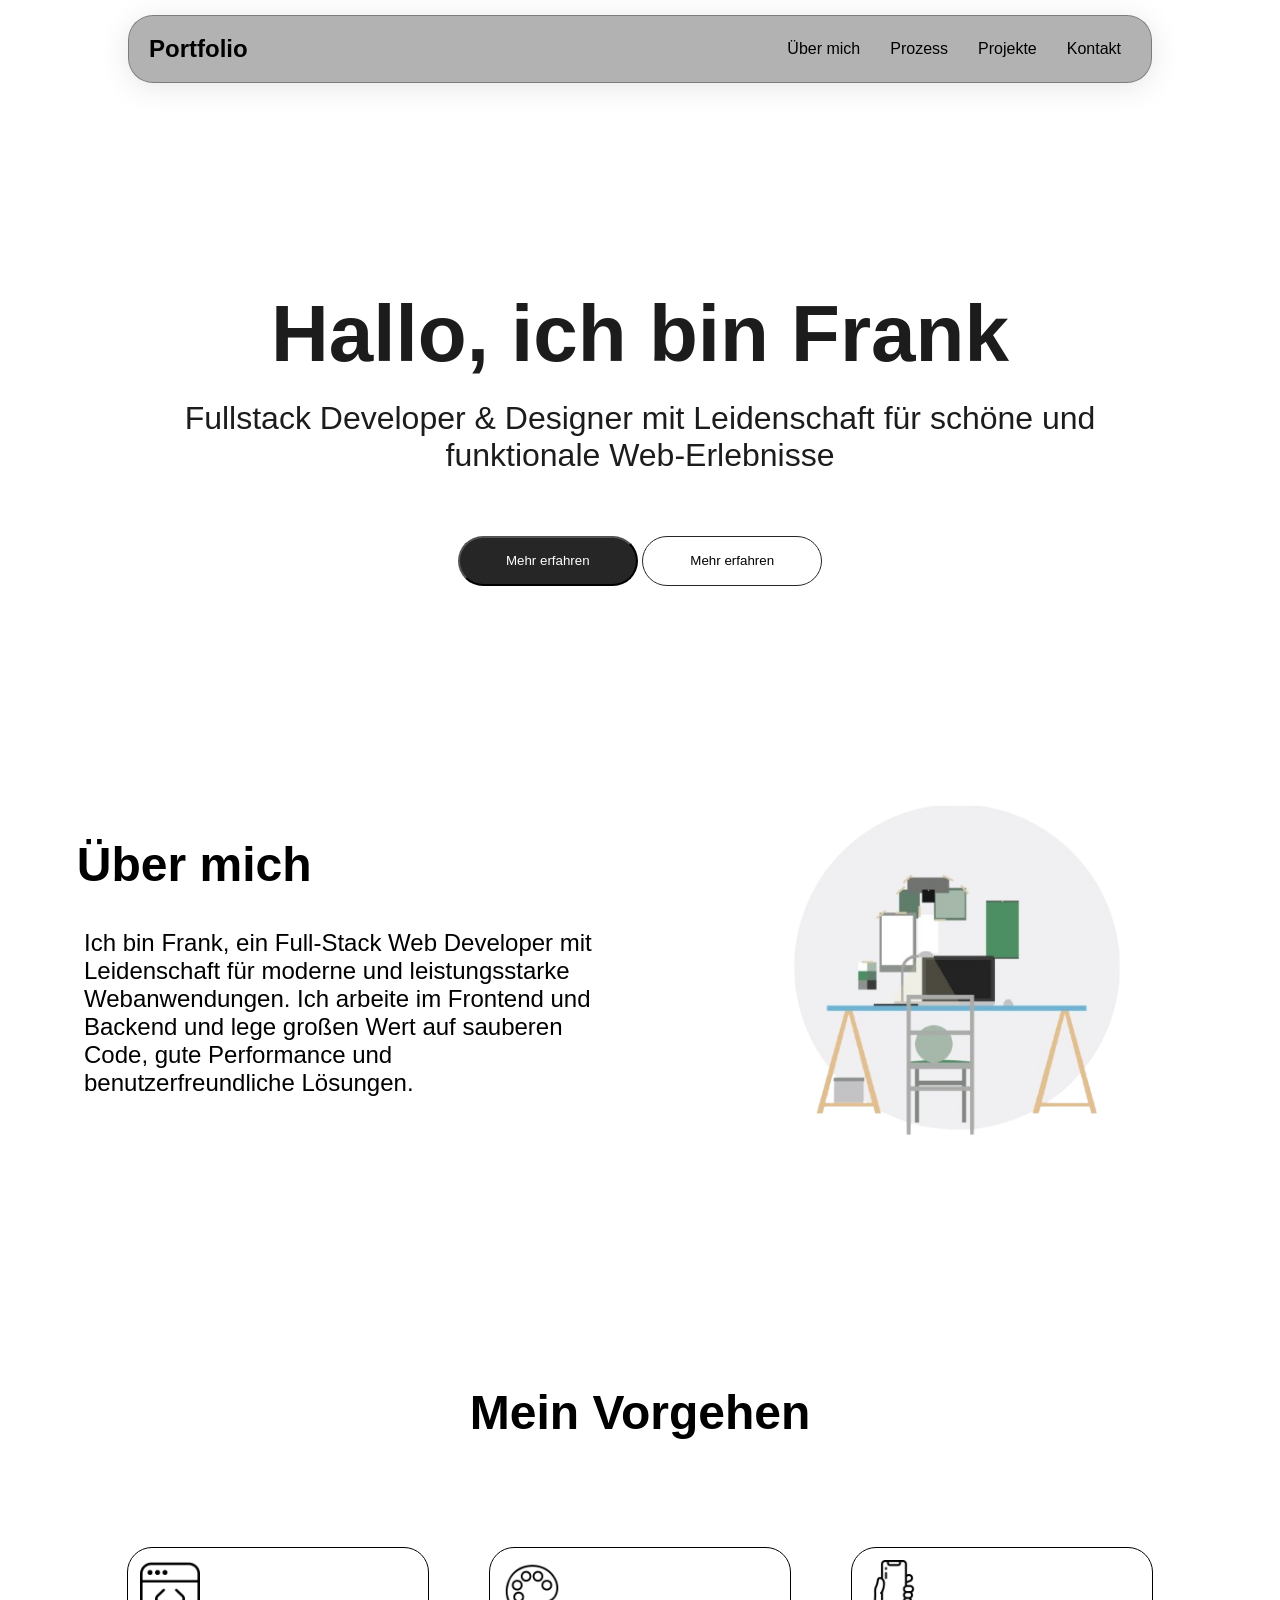
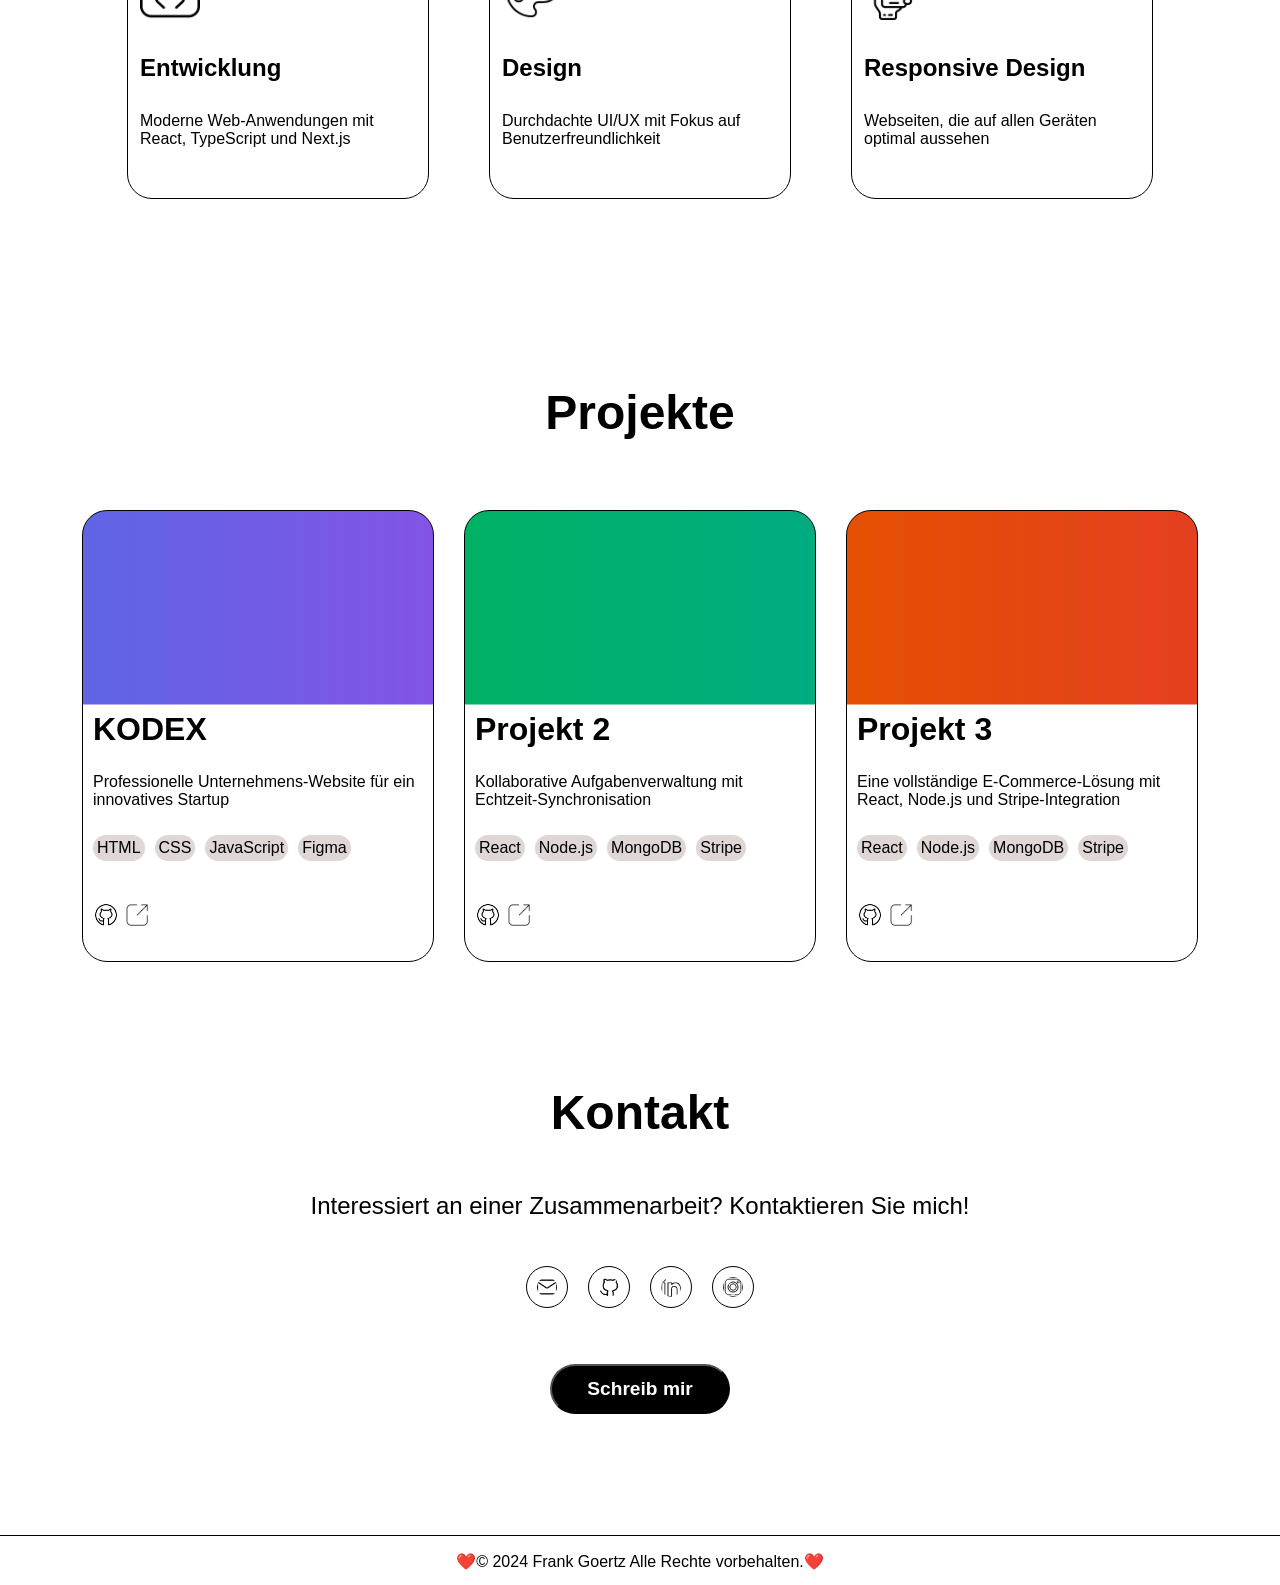
==== index.html @ 571dbe1e "pushing my website" ====
<!DOCTYPE html>
<html lang="en">
<head>
    <meta charset="UTF-8">
    <meta name="viewport" content="width=device-width, initial-scale=1.0">
    <title>Document</title>
    <link rel="stylesheet" href="styles.css">
</head>
<body>
    <div class="container">
        <nav class="navigation-bar">
        <div class="nav-content">
            <h1>Portfolio</h1>
                <div class="nav-buttons">
                    <button class="nav-btn" id="about-btn">Über mich</button>
                    <button class="nav-btn" id="process-btn">Prozess</button>
                    <button class="nav-btn" id="projects-btn">Projekte</button>
                    <button class="nav-btn" id="contact-btn">Kontakt</button>
                </div>
        </div>
        </nav>
        <div class="content-section-1">
            <h1 id="c1-header">Hallo, ich bin Frank</h1>
            <p id="c1-paragraph">Fullstack Developer & Designer mit Leidenschaft für schöne und funktionale Web-Erlebnisse</p>
            <div class="c1-buttons">
            <button id="c1-button-1">Mehr erfahren</button>
            <button id="c1-button-2">Mehr erfahren</button>
        </div>
        </div>
        <div class="content-section-2" id="process">
            <h1 id="c2-header">Mein Vorgehen</h1>
            <div class="c2-container">
                <div id="c2-box-1">
                    <img id="code-img-c2" src="pictures/code-window_18620890.png" alt="">
                    <h1 id="code-header-c2">Entwicklung</h1>
                    <p id="code-paragraph-c2-">Moderne Web-Anwendungen mit React, TypeScript und Next.js</p>
                </div>
                <div id="c2-box-2">
                    <img id="design-img-c2" src="pictures/paint_14633709.png" alt="">
                    <h1 id="design-header-c2">Design</h1>
                    <p id="design-paragraph-c2">Durchdachte UI/UX mit Fokus auf Benutzerfreundlichkeit</p>
                </div>
                <div id="c2-box-3">
                    <img id="responsive-img-c2" src="pictures/smartphone_1093286.png" alt="">
                    <h1 id="responsive-header-c2">Responsive Design</h1>
                    <p id="responsive-paragraph-c2">Webseiten, die auf allen Geräten optimal aussehen</p>
                </div>
            </div>
        </div>
        <div class="content-section-3" id="projects">
            <h1 id="c3-header">Projekte</h1>
            <div class="c3-project-container">
                <div id="c3-project-1">
                    <div id="c3-project-content">
                    <h1 id="project-head">KODEX</h1>
                    <p id="project-paragraph">Professionelle Unternehmens-Website für ein innovatives Startup</p>
                    <div class="info-project-c3">
                        <p id="c3-tech">HTML</p>
                        <p id="c3-tech">CSS</p>
                        <p id="c3-tech">JavaScript</p>
                        <p id="c3-tech">Figma</p>
                    </div>
                    <div class="project-links-c3">
                        <a href=""><img id="github-link-c3" src="pictures/icons8-github-96.png" alt="GitHub"></a>
                        <a href="pages/KODEX/index.html"><img id="link-link-c3" src="pictures/link_15497909.png" alt="Link"></a>
                        </div>
                    </div>
                </div>
                <div id="c3-project-2">
                    <div id="c3-project-content">
                    <h1 id="project-head">Projekt 2</h1>
                    <p id="project-paragraph">Kollaborative Aufgabenverwaltung mit Echtzeit-Synchronisation</p>
                    <div class="info-project-c3">
                        <p id="c3-tech">React</p>
                        <p id="c3-tech">Node.js</p>
                        <p id="c3-tech">MongoDB</p>
                        <p id="c3-tech">Stripe</p>
                    </div>
                    <div class="project-links-c3">
                        <a href=""><img id="github-link-c3" src="pictures/icons8-github-96.png" alt="GitHub"></a>
                        <a href=""><img id="link-link-c3" src="pictures/link_15497909.png" alt="Link"></a>
                        </div>
                    </div>
                </div>
                <div id="c3-project-3">
                    <div id="c3-project-content">
                    <h1 id="project-head">Projekt 3</h1>
                    <p id="project-paragraph">Eine vollständige E-Commerce-Lösung mit React, Node.js und Stripe-Integration</p>
                    <div class="info-project-c3">
                        <p id="c3-tech">React</p>
                        <p id="c3-tech">Node.js</p>
                        <p id="c3-tech">MongoDB</p>
                        <p id="c3-tech">Stripe</p>
                    </div>
                    <div class="project-links-c3">
                        <a href=""><img id="github-link-c3" src="pictures/icons8-github-96.png" alt="GitHub"></a>
                        <a href=""><img id="link-link-c3" src="pictures/link_15497909.png" alt="Link"></a>
                        </div>
                    </div>
                </div>
            </div>
        </div>
        <div class="content-section-4" id="about">
            <h1 id="about-header">Über mich</h1>
            <img id="working-space-image" src="pictures/Design ohne Titel.png" alt="">
            <p id="about-text">Ich bin Frank, ein Full-Stack Web Developer mit Leidenschaft für moderne und leistungsstarke Webanwendungen. Ich arbeite im Frontend und Backend und lege großen Wert auf sauberen Code, gute Performance und benutzerfreundliche Lösungen.</p>
        </div>
        <div class="content-section-5" id="contact">
            <h1 id="contact-header">Kontakt</h1>
            <p id="contact-text">Interessiert an einer Zusammenarbeit? Kontaktieren Sie mich!</p>
            <div class="contact-links">
                <a href="mailto:FrankGoertz-KODEX@outlook.de"><img id="email-link-img" src="pictures/email_2099100.png" alt="Email"></a>
                <a href="https://github.com/Frank-Goertz"><img id="github-link-img" src="pictures/cat_17826557.png" alt="GitHub"></a>
                <a href="https://www.linkedin.com"><img id="linkedin-link-img" src="pictures/linkedin_160168.png" alt="LinkedIn"></a>
                <a href="https://www.instagram.com"><img id="instagram-link-img" src="pictures/instagram_725339.png" alt="Instagram"></a>
            </div>
            <button id="contact-button"><a id="mail-link" href="mailto:FrankGoertz-KODEX@outlook.de">Schreib mir</a></button>
        </div>
        <footer class="footer-section">
                <p id="footer-text">❤️© 2024 Frank Goertz Alle Rechte vorbehalten.❤️</p>
        </footer>
    </div>
<script defer src="script.js"></script>
</body>
</html>
---- styles.css ----
html {
    scroll-behavior: smooth;
}
body {
    margin: 0;
    padding: 0;
    font-family: Arial, sans-serif;
    position: relative;
    z-index: 1;
}
.container {
    display: grid;
    height: 3185px;
    grid-template-columns: 1fr 1fr 1fr 1fr;
    grid-template-rows: 85px 550px 550px 550px 650px 450px 50px;
    gap: 50px;
    grid-template-areas:
        "nav nav nav nav"
        "cs1 cs1 cs1 cs1"
        "cs4 cs4 cs4 cs4"
        "cs2 cs2 cs2 cs2"
        "cs3 cs3 cs3 cs3"
        "cs5 cs5 cs5 cs5"
        "footer footer footer footer";
}
.navigation-bar {
    grid-area: nav;
    width: 80%;
    height: 80%;
    justify-self: center;
    border-radius: 40px;
    margin: 15px auto;
}
.nav-content {
    display: flex;
    align-items: center;
    justify-content: space-between;
    padding: 10px 20px;
    box-sizing: border-box;
    width: 100%;
    height: 100%;
    border-radius: 25px;
    background: rgba(0, 0, 0, 0.3);
    box-shadow: 0 4px 30px rgba(0, 0, 0, 0.1);
    backdrop-filter: blur(20px);
    -webkit-backdrop-filter: blur(20px);
    border: 1px solid rgba(0, 0, 0, 0.3);
}
.navigation-bar h1 {
    color: black;
    font-size: 24px;
    margin: 0;
}
.nav-buttons {
    display: flex;
    gap: 10px;
    align-items: center;
}
.nav-btn {
    background-color: transparent;
    border: none;
    color: black;
    font-size: 16px;
    cursor: pointer;
    padding: 6px 10px;
}
.content-section-1 {
    background-color: white;
    grid-area: cs1;
    display: flex;
    align-items: center;
    justify-content: center;
    flex-direction: column;
}
#c1-header {
    color: rgb(28, 28, 28);
    font-size: 5em;
    margin-bottom: 10px;
}
#c1-paragraph {
    color: rgb(28, 28, 28);
    font-size: 2em;
    text-align: center;
    margin-top: 10px;
    width: 75%;
}
.c1-buttons {
    margin-top: 30px;
}
#c1-button-1 {
    background-color: rgb(38, 38, 38);
    color: white;
    border-radius: 25px;
    width: 180px;
    height: 50px;
    padding: 10px 20px;
}
#c1-button-2 {
    background-color: white;
    border: 1px solid rgb(38, 38, 38);
    border-radius: 25px;
    width: 180px;
    height: 50px;
    padding: 10px 20px;
}
#c1-button-2:hover {
    cursor: pointer;
    box-shadow: 10px 10px 20px rgba(0, 0, 0, 0.2);
    transition-duration: 0.3s;
}
#c1-button-1:hover {
    cursor: pointer;
    box-shadow: 10px 10px 20px rgba(0, 0, 0, 0.2);
    transition-duration: 0.3s;
}
.content-section-2 {
    grid-area: cs2;
    display: grid;
}
#c2-header {
    color: black;
    font-size: 3em;
    margin: 20px auto;
    margin-top: 50px;
    animation: appear-header 2s ease 0s 1 normal forwards;
    animation-timeline: view();
    animation-range: entry 0 cover 40%;
}
.c2-container {
    display: flex;
    flex-direction: row;
    justify-content: center;
}
#c2-box-1 {
    width: 300px;
    height: 250px;
    background-color: white;
    margin: 30px;
    border-radius: 25px;
    border: 1px solid black;
    transition: all 1s ease;
    transition-duration: 0.3s;
    animation: apear 1s linear;
    animation-timeline: view();
    animation-range: entry 0 cover 40%;
}
#c2-box-2 {
    width: 300px;
    height: 250px;
    background-color: white;
    margin: 30px;
    border-radius: 25px;
    border: 1px solid black;
    transition: all 1s ease;
    transition-duration: 0.3s;
    animation: apear 1s linear;
    animation-timeline: view();
    animation-range: entry 0 cover 40%;
}
#c2-box-3 {
    width: 300px;
    height: 250px;
    background-color: white;
    margin: 30px;
    border-radius: 25px;
    border: 1px solid black;
    transition: all 1s ease;
    transition-duration: 0.3s;
    animation: apear 1s linear;
    animation-timeline: view();
    animation-range: entry 0 cover 40%;
}
#c2-box-1:hover, #c2-box-2:hover, #c2-box-3:hover {
    box-shadow: 10px 10px 20px rgba(0, 0, 0, 0.2);
    animation: float 2s ease-in-out infinite;
}
@keyframes float {
    0% { transform: translateY(0px); }
    50% { transform: translateY(-10px); }
    100% { transform: translateY(0px); }
}
#code-img-c2 {
    width: 20%;
    margin-top: 4%;
    margin-left: 4%;
}
#code-header-c2 {
    margin-top: 10%;
    margin-left: 4%;
    font-size: 1.5em;
}
#code-paragraph-c2- {
    margin-top: 10%;
    margin-left: 4%;
    width: 80%;
}
#design-img-c2 {
    width: 20%;
    margin-top: 4%;
    margin-left: 4%;
}
#design-header-c2 {
    margin-top: 10%;
    margin-left: 4%;
    font-size: 1.5em;
}
#design-paragraph-c2 {
    margin-top: 10%;
    margin-left: 4%;
    width: 80%;
}
#responsive-img-c2 {
    width: 20%;
    margin-top: 4%;
    margin-left: 4%;
}
#responsive-header-c2 {
    margin-top: 10%;
    margin-left: 4%;
    font-size: 1.5em;
}
#responsive-paragraph-c2 {
    margin-top: 10%;
    margin-left: 4%;
    width: 80%;
}
.content-section-3 {
    grid-area: cs3;
}
#c3-header {
    color: black;
    font-size: 3em;
    margin-top: 50px;
    text-align: center;
    }
.c3-project-container {
    display: flex;
    gap: 30px;
    justify-content: center;
    animation: apear 1s linear;
    animation-timeline: view();
    animation-range: entry 0 cover 40%;
}
#c3-header {
    color: black;
    font-size: 3em;
    margin-top: 50px;
    margin-bottom: 70px;
    text-align: center;
    animation: appear-header 2s ease 0s 1 normal forwards;
    animation-timeline: view();
    animation-range: entry 0 cover 40%;
}
.project-container {
    display: flex;
    justify-content: center;
    gap: 30px;
}
#c3-project-1 {
    background-image: 
    linear-gradient(to right, #5F65E5, #8254E5),
    linear-gradient(to bottom, white 43%, white 100%);
    background-size: 100% 43%, 100% 100%;
    background-repeat: no-repeat;
    width: 350px;
    height: 450px;
    border-radius: 25px;
    border: 1px solid black;
    transition: all 1s ease;
    transition-duration: 0.3s;
}
#c3-project-2 {
    background-image: 
    linear-gradient(to right, #00B165, #00AC80),
    linear-gradient(to bottom, white 43%, white 100%);
    background-size: 100% 43%, 100% 100%;
    background-repeat: no-repeat;
    width: 350px;
    height: 450px;
    border-radius: 25px;
    border: 1px solid black;
    transition: all 1s ease;
    transition-duration: 0.3s;
}
#c3-project-3 {
    background-image: 
    linear-gradient(to right, #E55000, #E43F20),
    linear-gradient(to bottom, white 43%, white 100%);
    background-size: 100% 43%, 100% 100%;
    background-repeat: no-repeat;
    width: 350px;
    height: 450px;
    border-radius: 25px;
    border: 1px solid black;
    transition: all 1s ease;
    transition-duration: 0.3s;
}
#c3-project-1:hover, #c3-project-2:hover, #c3-project-3:hover {
    box-shadow: 10px 10px 20px rgba(0, 0, 0, 0.2);
    animation: float 2s ease-in-out infinite;
}
#c3-project-content {
    margin-top: 200px;
    padding-left: 10px;
    padding-right: 10px;
}
#project-head {
    margin-bottom: 5px;
    margin-top: 5px;
}
#project-paragraph {
    margin-top: 25px;
    margin-bottom: 10px;
}
.info-project-c3{
    display: flex;
    flex-direction: row;
    gap: 10px;
}
#c3-tech {
    background-color: rgb(223, 214, 214);
    padding: 4px;
    border-radius: 25px;
}
.project-links-c3 {
    margin-top: 25px;
}
#github-link-c3 {
    width: 8%;
    height: 8%;
}
#link-link-c3 {
    width: 8%;
    height: 8%;
}
.content-section-4 {
    grid-area: cs4;
    display: grid;
    grid-template-columns: 50% 50%;
    grid-template-rows: 20% 80%;
    grid-template-areas: 
        "about-header about-header"
        "about-text about-image";
}
#about-header {
    color: black;
    font-size: 3em;
    grid-area: about-header;
    justify-self: start;
    margin-top: 8%;
    margin-left: 6%;
    margin-bottom: 1%;
    animation: appear-header 2s ease 0s 1 normal forwards;
    animation-timeline: view();
    animation-range: entry 0 cover 40%;
}
#working-space-image {
    width: 70%;
    grid-area: about-image;
    align-self: center;
    justify-self: center;
    margin-bottom: 25%;
    animation: apear 1s linear;
    animation-timeline: view();
    animation-range: entry 0 cover 40%;
}
#about-text {
    grid-area: about-text;
    font-size: 1.5em;
    padding: 20px;
    width: 80%;
    margin-left: 10%;
    margin-top: 10%;
    animation: appear-header 2s ease 0s 1 normal forwards;
    animation-timeline: view();
    animation-range: entry 0 cover 40%;
}
.content-section-5 {
    grid-area: cs5;
    display: flex;
    flex-direction: column;
    align-items: center;
    animation: fade-in-bottom 2s ease 0s 1 normal forwards;
    animation-timeline: view();
    animation-range: entry 0 cover 80%;
}
#contact-header {
    color: black;
    font-size: 3em;
    margin-top: 50px;
}
#contact-text {
    color: black;
    font-size: 1.5em;
    margin-top: 20px;
}
.contact-links {
    width: 400px;
    height: 20%;
    align-self: center;
    display: flex;
    justify-content: center;
    align-items: center;
    gap: 20px;
}
#email-link-img, #github-link-img, #linkedin-link-img, #instagram-link-img {
    width: 20px;
    height: 20px;
    padding: 10px;
    border: 1px solid black;
    border-radius: 50%;
}
#contact-button {
    background-color: black;
    color: white;
    border-radius: 25px;
    width: 180px;
    height: 50px;
    padding: 10px 20px;
    margin-top: 30px;
    font-size: 1.2em;
    font-weight: bold;
}
#mail-link {
    text-decoration: none;
    color: white;
}
#contact-button:hover {
    cursor: pointer;
    box-shadow: 10px 10px 20px rgba(0, 0, 0, 0.2);
    transition-duration: 0.3s;
}
#email-link-img:hover, #github-link-img:hover, #linkedin-link-img:hover, #instagram-link-img:hover {
    box-shadow: 10px 10px 20px rgba(0, 0, 0, 0.2);
    transition-duration: 0.3s;
}
.footer-section {
    grid-area: footer;
    border-top: 1px solid black;
}
#footer-text {
    color: black;
    font-size: 1em;
    text-align: center;
}
@keyframes apear {
    from { opacity: 0; 
           scale: 0.95;
    }
    to { opacity: 1; 
         scale: 1;
    }
}
@keyframes appear-header {
	0% {
		opacity: 0;
		transform: translateX(-50px);
	}

	100% {
		opacity: 1;
		transform: translateX(0);
	}
}
@keyframes fade-in-bottom {
	0% {
		opacity: 0;
		transform: translateY(50px);
	}

	100% {
		opacity: 1;
		transform: translateY(0);
	}
}
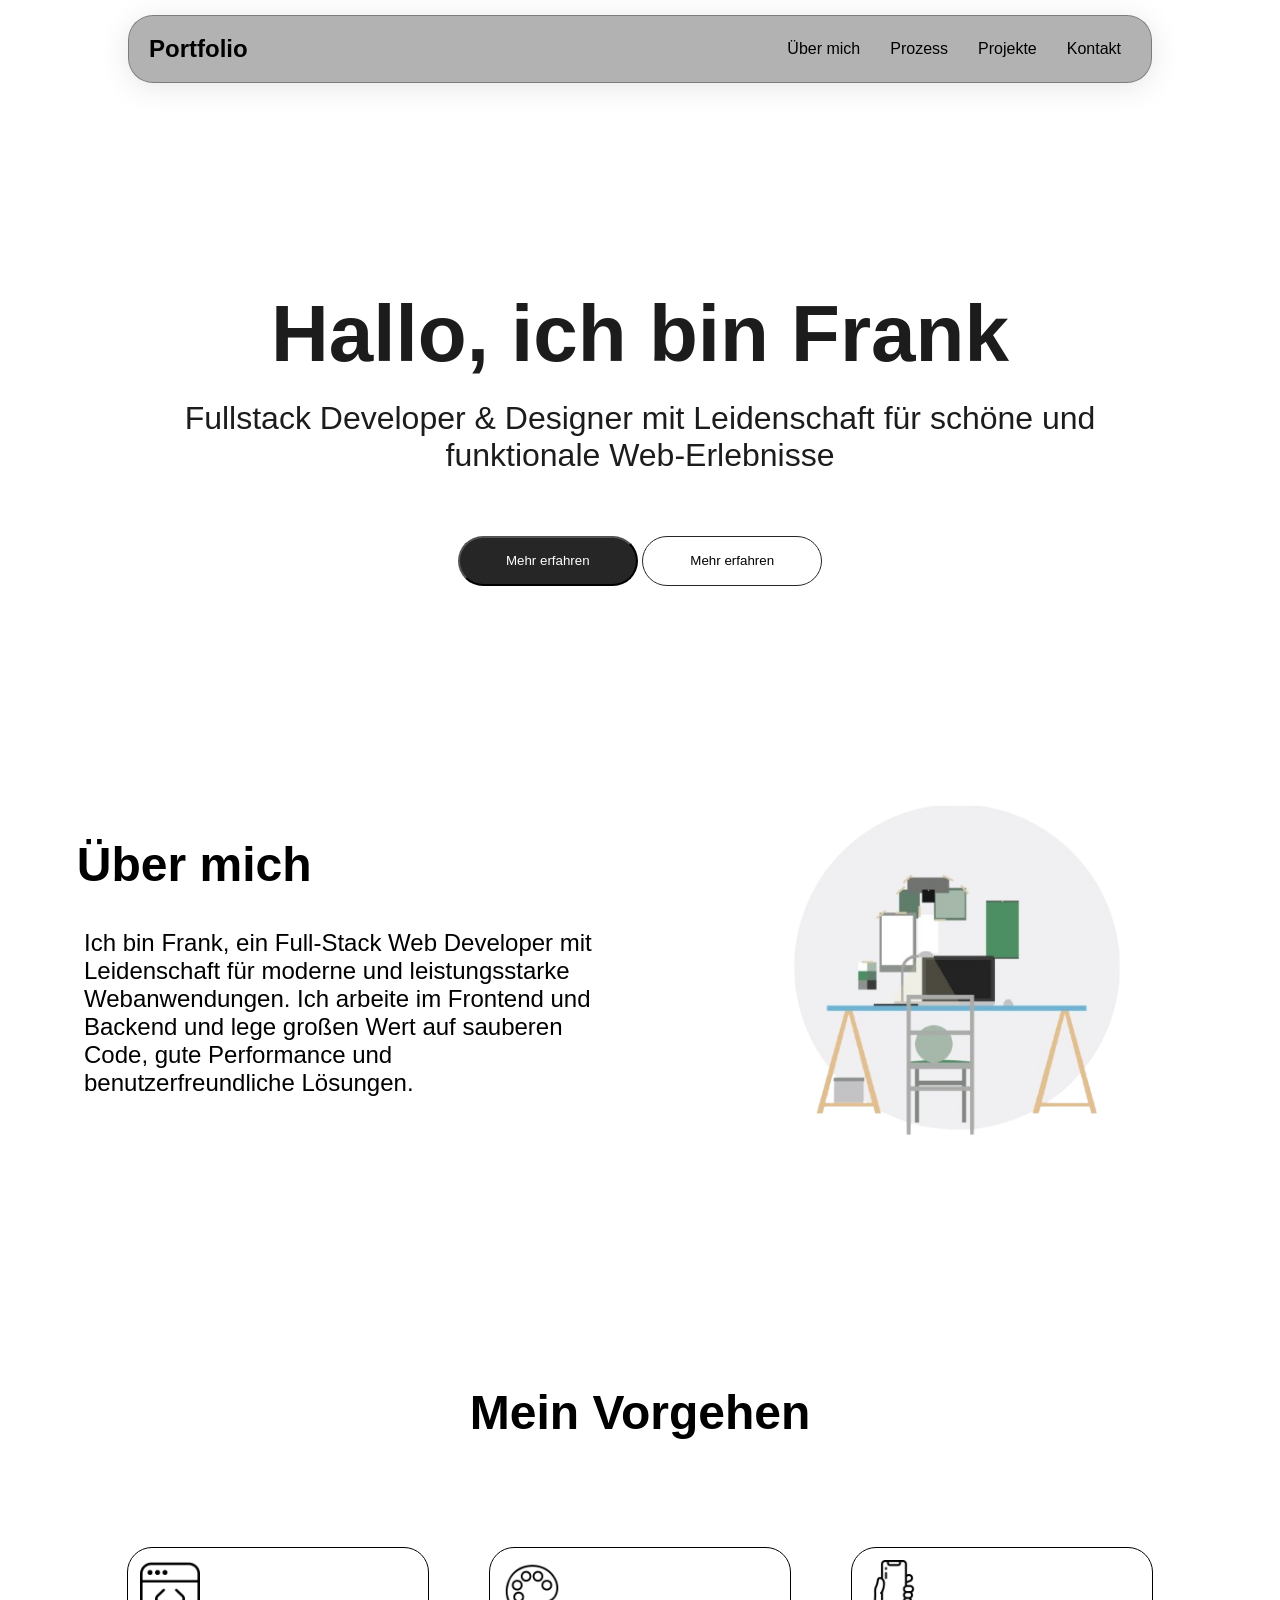
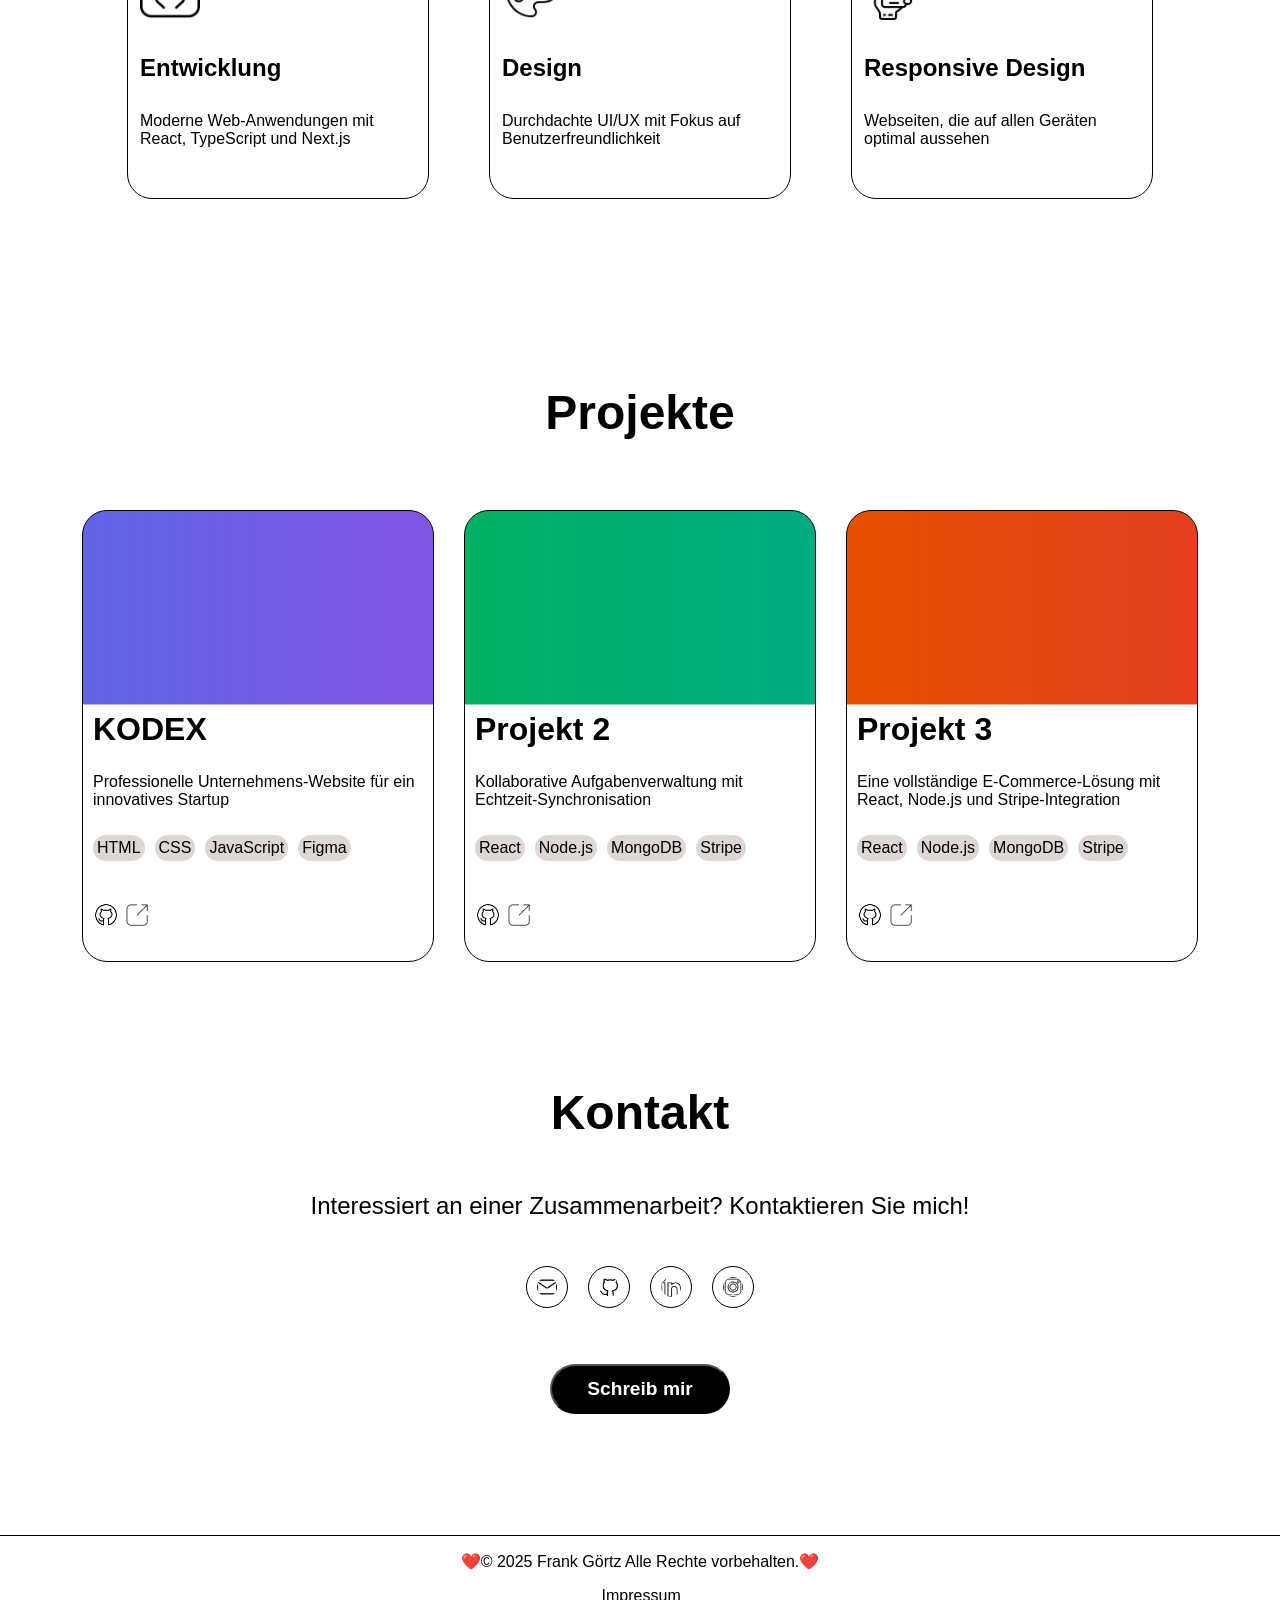
==== commit c990e6fb: "Impressum hinzugefügt und Footer-Text aktualisiert" ====
--- a/index.html
+++ b/index.html
@@ -111,13 +111,14 @@
             <div class="contact-links">
                 <a href="mailto:FrankGoertz-KODEX@outlook.de"><img id="email-link-img" src="pictures/email_2099100.png" alt="Email"></a>
                 <a href="https://github.com/Frank-Goertz"><img id="github-link-img" src="pictures/cat_17826557.png" alt="GitHub"></a>
-                <a href="https://www.linkedin.com"><img id="linkedin-link-img" src="pictures/linkedin_160168.png" alt="LinkedIn"></a>
+                <a href="www.linkedin.com/in/frank-görtz-84b8413b6"><img id="linkedin-link-img" src="pictures/linkedin_160168.png" alt="LinkedIn"></a>
                 <a href="https://www.instagram.com"><img id="instagram-link-img" src="pictures/instagram_725339.png" alt="Instagram"></a>
             </div>
             <button id="contact-button"><a id="mail-link" href="mailto:FrankGoertz-KODEX@outlook.de">Schreib mir</a></button>
         </div>
         <footer class="footer-section">
-                <p id="footer-text">❤️© 2024 Frank Goertz Alle Rechte vorbehalten.❤️</p>
+                <p id="footer-text">❤️© 2025 Frank Görtz Alle Rechte vorbehalten.❤️</p>
+                <a id="impressum-btn" href="pages/KODEX/impressum-frank.html">Impressum</a>
         </footer>
     </div>
 <script defer src="script.js"></script>
--- a/styles.css
+++ b/styles.css
@@ -443,6 +443,15 @@
     font-size: 1em;
     text-align: center;
 }
+#impressum-btn {
+    background-color: transparent;
+    border: none;
+    color: black;
+    font-size: 16px;
+    cursor: pointer;
+    margin-left: 47%;
+    text-decoration: none;
+}
 @keyframes apear {
     from { opacity: 0; 
            scale: 0.95;
@@ -472,4 +481,9 @@
 		opacity: 1;
 		transform: translateY(0);
 	}
+}
+.container-impressum {
+    align-self: center;
+    text-align: center;
+    margin-top: 100px;
 }
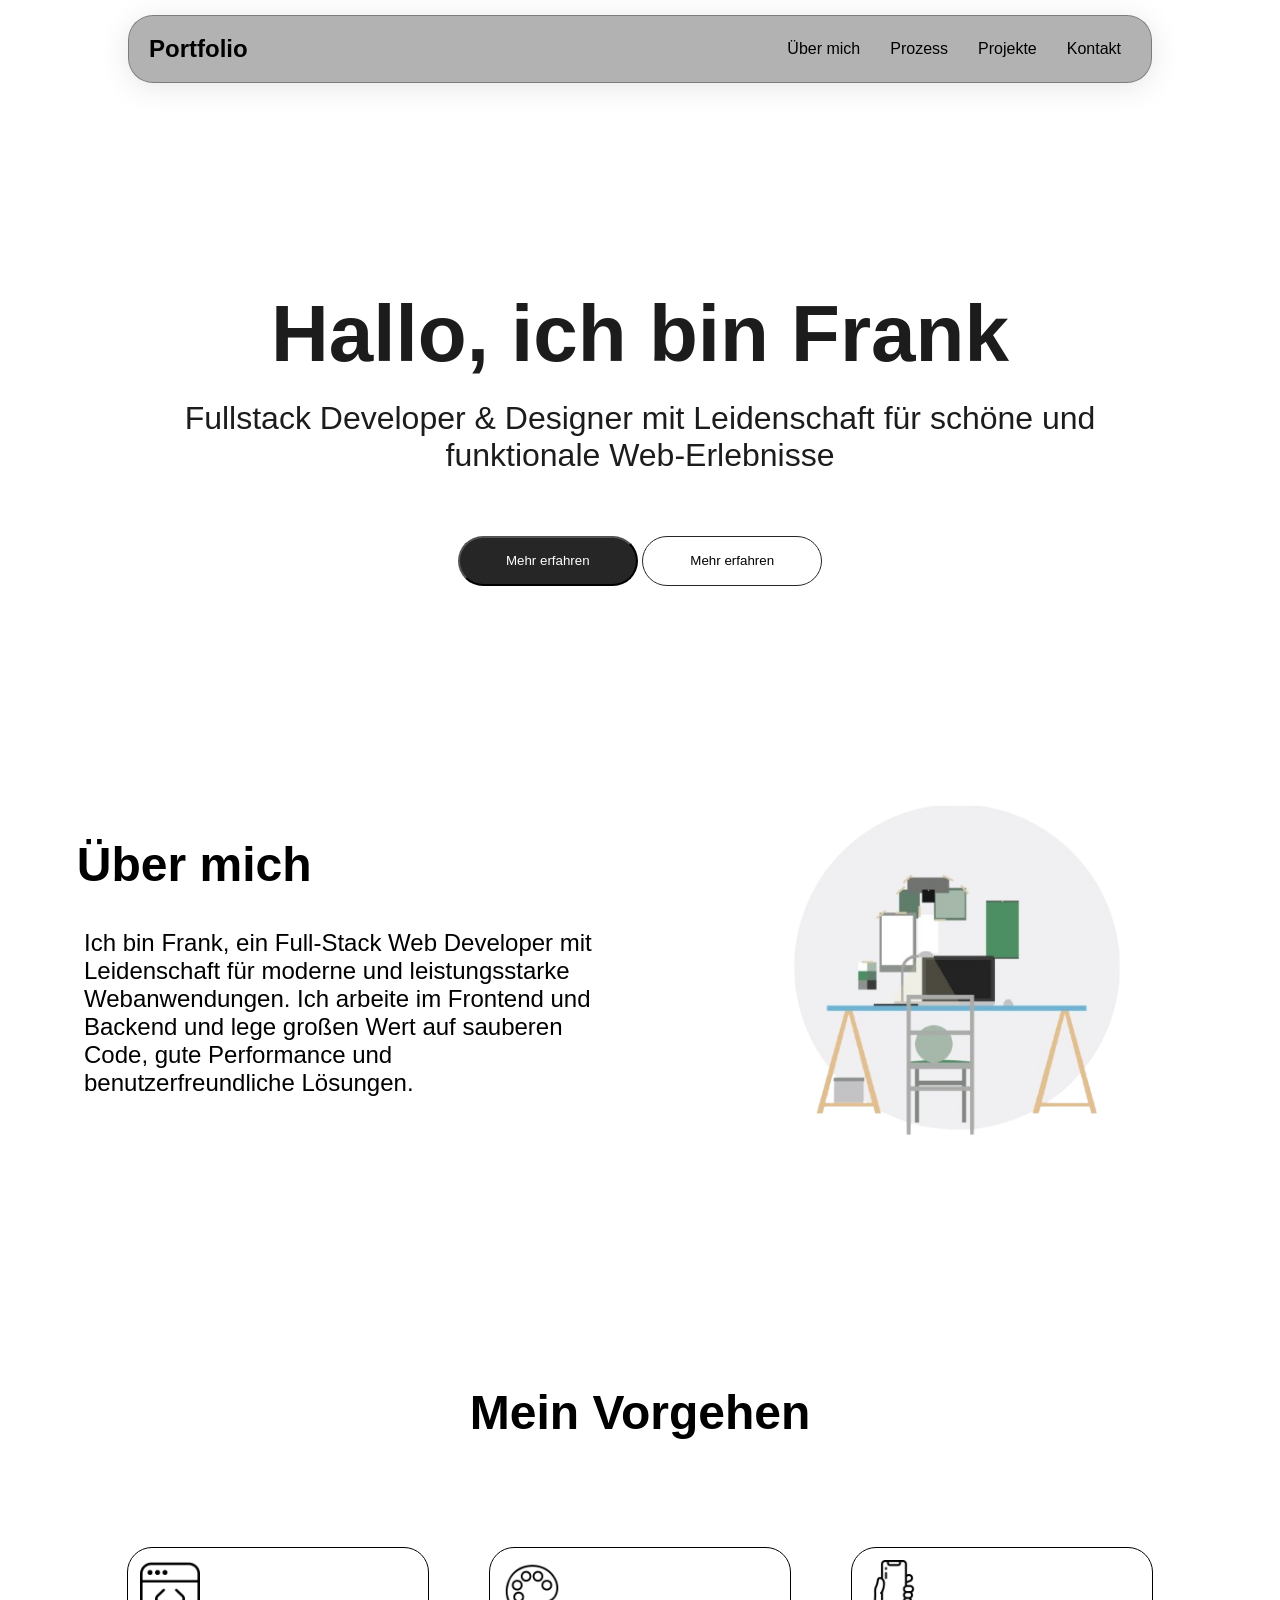
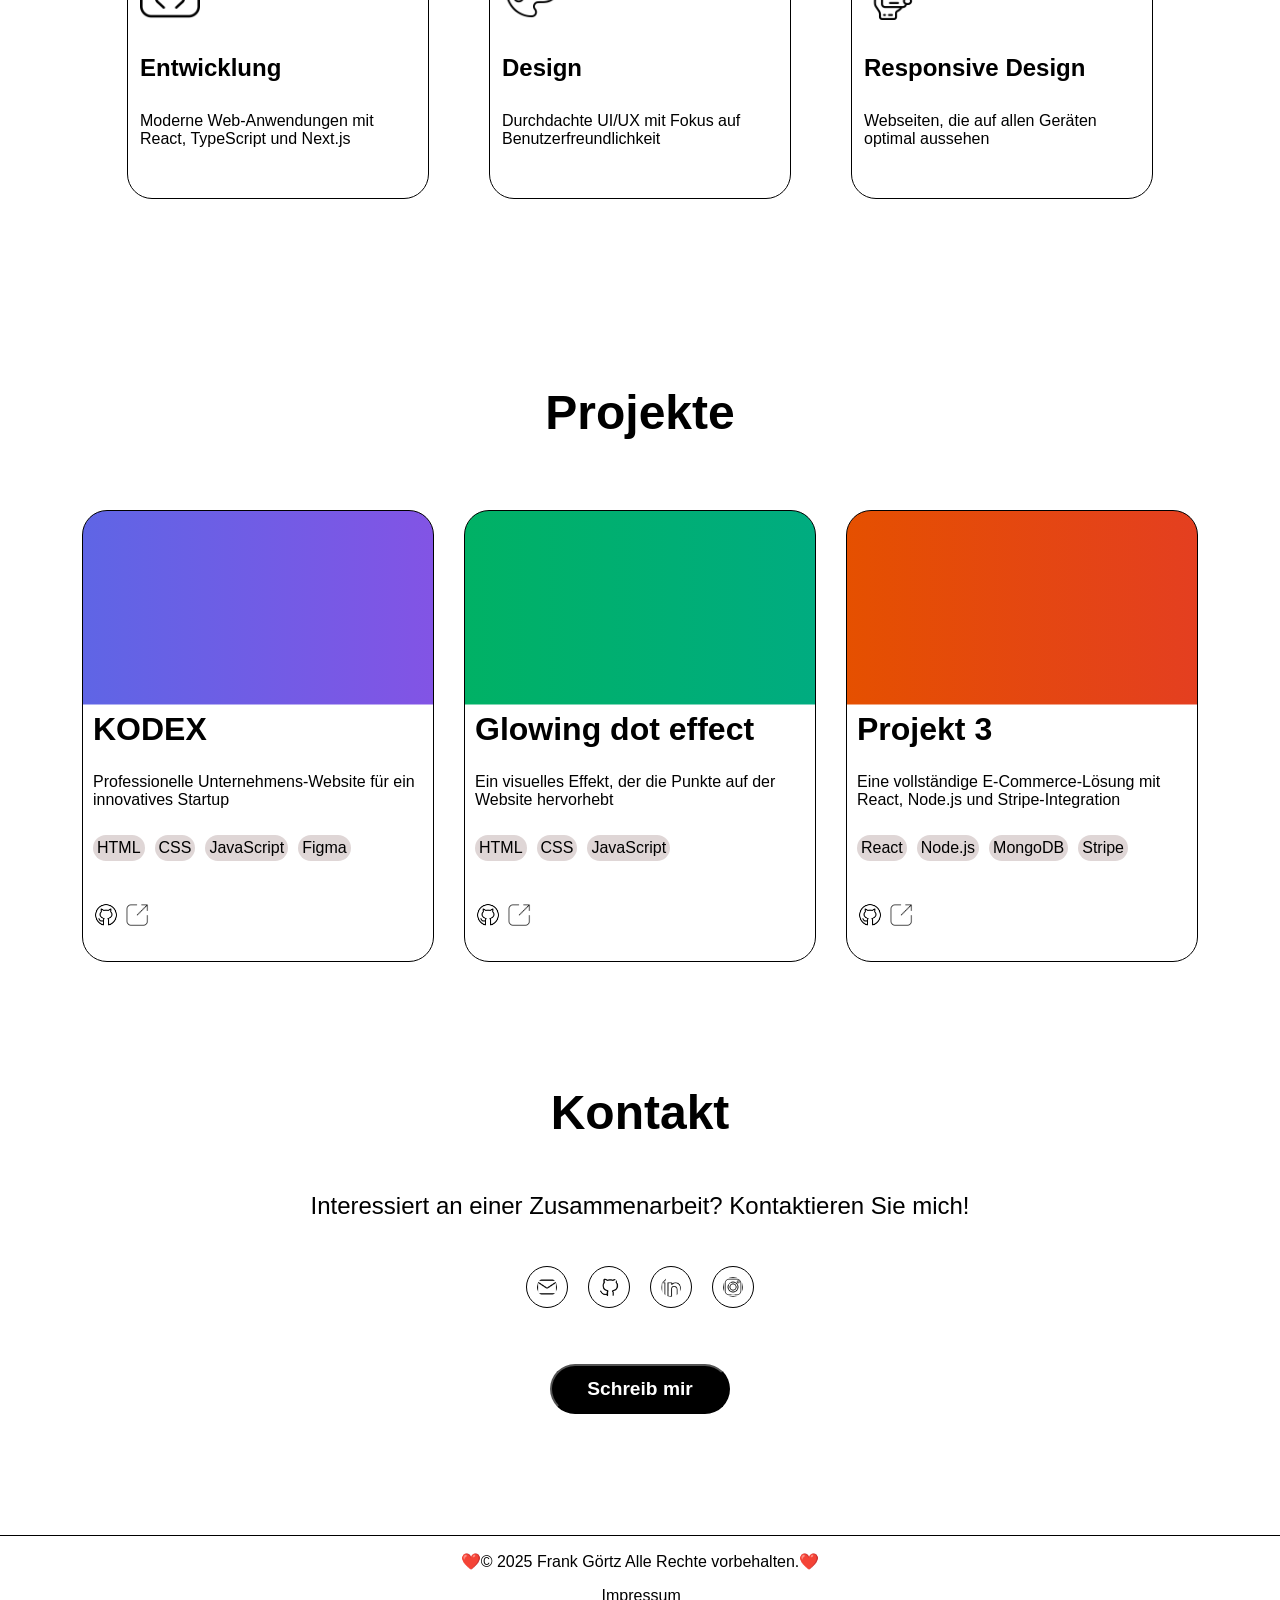
==== commit 9ec8d862: "new project added: glowing dot effect" ====
--- a/index.html
+++ b/index.html
@@ -68,17 +68,16 @@
                 </div>
                 <div id="c3-project-2">
                     <div id="c3-project-content">
-                    <h1 id="project-head">Projekt 2</h1>
-                    <p id="project-paragraph">Kollaborative Aufgabenverwaltung mit Echtzeit-Synchronisation</p>
+                    <h1 id="project-head">Glowing dot effect</h1>
+                    <p id="project-paragraph">Ein visuelles Effekt, der die Punkte auf der Website hervorhebt</p>
                     <div class="info-project-c3">
-                        <p id="c3-tech">React</p>
-                        <p id="c3-tech">Node.js</p>
-                        <p id="c3-tech">MongoDB</p>
-                        <p id="c3-tech">Stripe</p>
+                        <p id="c3-tech">HTML</p>
+                        <p id="c3-tech">CSS</p>
+                        <p id="c3-tech">JavaScript</p>
                     </div>
                     <div class="project-links-c3">
                         <a href=""><img id="github-link-c3" src="pictures/icons8-github-96.png" alt="GitHub"></a>
-                        <a href=""><img id="link-link-c3" src="pictures/link_15497909.png" alt="Link"></a>
+                        <a href="pages/Punkte-Hintergund/index.html"><img id="link-link-c3" src="pictures/link_15497909.png" alt="Link"></a>
                         </div>
                     </div>
                 </div>
